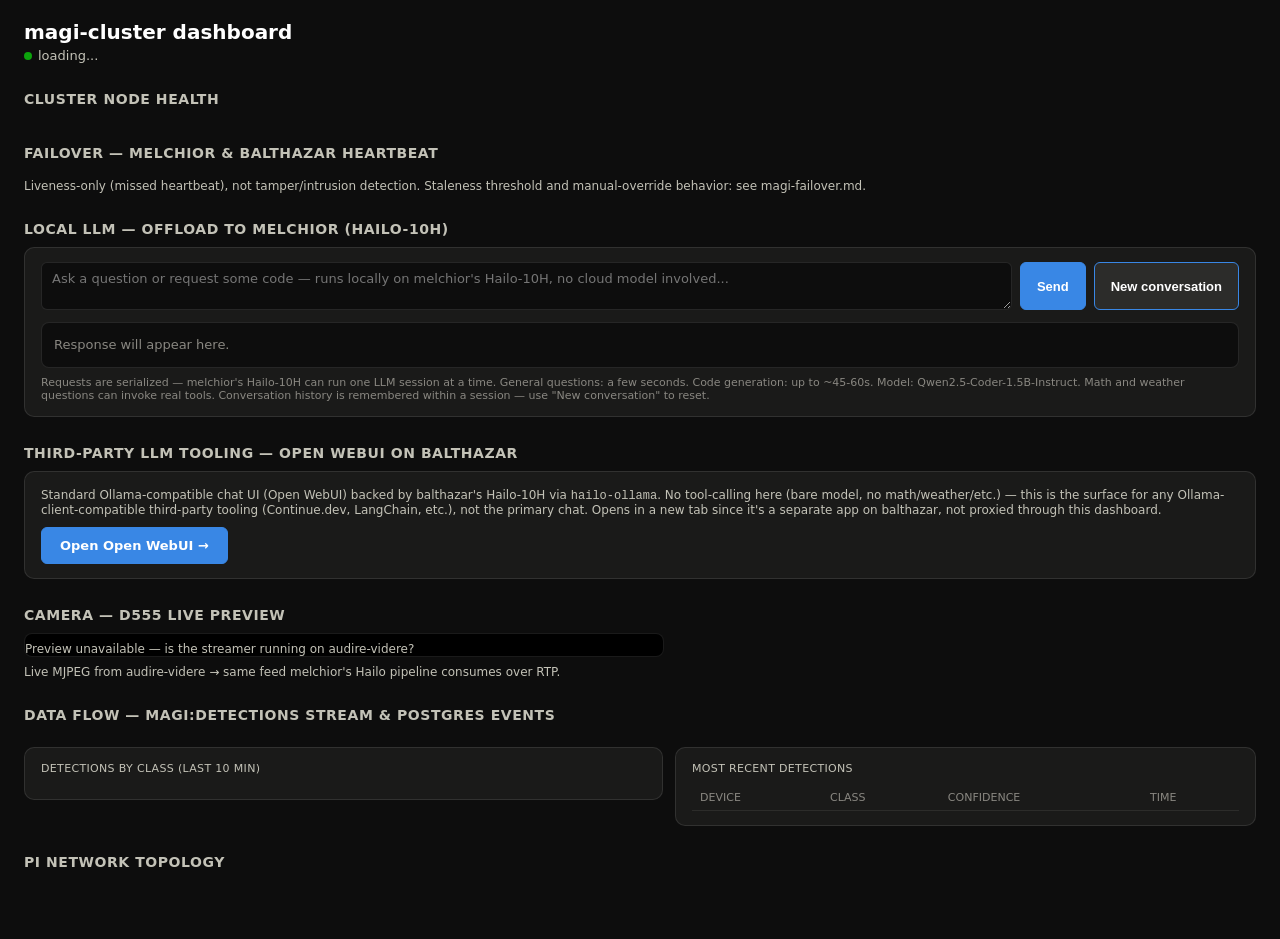
==== magi-cluster/dashboard/static/index.html @ 4232d4f8 "Add magi-cluster code: detection, LLM chat, failover, dashboard, camera bridge Gathers the magi-clus" ====
<!DOCTYPE html>
<html lang="en" data-theme="dark">
<head>
<meta charset="UTF-8">
<meta name="viewport" content="width=device-width, initial-scale=1">
<title>magi-cluster dashboard</title>
<style>
  :root[data-theme="dark"] {
    color-scheme: dark;
    --page:           #0d0d0d;
    --surface-1:      #1a1a19;
    --text-primary:   #ffffff;
    --text-secondary: #c3c2b7;
    --text-muted:     #898781;
    --gridline:       #2c2c2a;
    --baseline:       #383835;
    --border:         rgba(255,255,255,0.10);
    --series-1:       #3987e5; /* blue */
    --series-2:       #d95926; /* orange */
    --series-3:       #199e70; /* aqua */
    --series-4:       #c98500; /* yellow */
    --series-5:       #d55181; /* magenta */
    --series-6:       #008300; /* green */
    --series-7:       #9085e9; /* violet */
    --series-8:       #e66767; /* red */
    --good:           #0ca30c;
    --warning:        #fab219;
    --serious:        #ec835a;
    --critical:       #e66767;
  }
  * { box-sizing: border-box; }
  body {
    margin: 0; background: var(--page); color: var(--text-primary);
    font-family: system-ui, -apple-system, "Segoe UI", sans-serif;
    padding: 20px 24px 60px;
  }
  h1 { font-size: 20px; margin: 0 0 4px; font-weight: 600; }
  .subtitle { color: var(--text-secondary); font-size: 13px; margin-bottom: 20px; }
  .subtitle .dot { display:inline-block; width:8px; height:8px; border-radius:50%; margin-right:6px; background: var(--good); }
  h2 { font-size: 14px; text-transform: uppercase; letter-spacing: 0.04em; color: var(--text-secondary); margin: 28px 0 10px; font-weight: 600; }
  .card {
    background: var(--surface-1); border: 1px solid var(--border); border-radius: 10px;
    padding: 14px 16px;
  }
  .grid { display: grid; gap: 12px; }
  .grid-nodes { grid-template-columns: repeat(auto-fit, minmax(230px, 1fr)); }
  .grid-tiles { grid-template-columns: repeat(auto-fit, minmax(150px, 1fr)); }
  .grid-2col { grid-template-columns: 1.1fr 1fr; align-items: start; }
  @media (max-width: 900px) { .grid-2col { grid-template-columns: 1fr; } }

  .node-name { font-size: 15px; font-weight: 600; display:flex; align-items:center; gap:8px; }
  .status-dot { width: 9px; height: 9px; border-radius: 50%; flex: none; }
  .status-dot.up { background: var(--good); }
  .status-dot.down { background: var(--critical); }
  .node-role { color: var(--text-secondary); font-size: 12px; margin: 2px 0 10px; }
  .node-stat { font-size: 12px; color: var(--text-secondary); margin: 2px 0; font-variant-numeric: tabular-nums; }
  .node-stat b { color: var(--text-primary); font-weight: 500; }
  .badge { display:inline-block; padding: 2px 8px; border-radius: 999px; font-size: 11px; font-weight: 600; margin-top: 6px; }
  .badge.running { background: rgba(12,163,12,0.18); color: var(--good); }
  .badge.stopped { background: rgba(230,103,103,0.18); color: var(--critical); }
  .badge.unknown { background: rgba(137,135,129,0.18); color: var(--text-muted); }
  .badge.healthy { background: rgba(12,163,12,0.18); color: var(--good); }
  .badge.stale { background: rgba(250,178,25,0.18); color: var(--warning); }
  .badge.failover { background: rgba(217,89,38,0.18); color: var(--series-2); }
  .btn-row { margin-top: 10px; display: flex; gap: 6px; }
  button {
    background: var(--surface-1); border: 1px solid var(--border); color: var(--text-primary);
    padding: 5px 10px; border-radius: 6px; font-size: 12px; cursor: pointer;
  }
  button:hover { border-color: var(--series-1); }
  button:disabled { opacity: 0.5; cursor: default; }

  .tile { text-align: left; }
  .tile-label { font-size: 11px; color: var(--text-secondary); text-transform: uppercase; letter-spacing: 0.03em; }
  .tile-value { font-size: 26px; font-weight: 600; margin-top: 4px; font-variant-numeric: tabular-nums; }
  .tile-sub { font-size: 11px; color: var(--text-muted); margin-top: 2px; }

  table { width: 100%; border-collapse: collapse; font-size: 12.5px; }
  th { text-align: left; color: var(--text-muted); font-weight: 500; padding: 6px 8px; border-bottom: 1px solid var(--gridline); font-size: 11px; text-transform: uppercase; }
  td { padding: 6px 8px; border-bottom: 1px solid var(--gridline); font-variant-numeric: tabular-nums; }
  tr:last-child td { border-bottom: none; }
  .conf-bar { display:inline-block; height: 4px; background: var(--series-1); border-radius: 2px; vertical-align: middle; margin-right: 6px; }

  .barchart-row { display: flex; align-items: center; gap: 8px; margin: 7px 0; }
  .barchart-label { width: 90px; font-size: 12px; color: var(--text-secondary); flex: none; text-align: right; }
  .barchart-track { flex: 1; background: var(--gridline); border-radius: 4px; height: 16px; position: relative; overflow: hidden; }
  .barchart-fill { background: var(--series-1); height: 100%; border-radius: 4px; }
  .barchart-value { width: 40px; font-size: 12px; color: var(--text-primary); flex: none; font-variant-numeric: tabular-nums; }

  .camera-wrap { background: #000; border-radius: 8px; overflow: hidden; border: 1px solid var(--border); }
  .camera-wrap img { display: block; width: 100%; height: auto; }
  .camera-status { font-size: 12px; color: var(--text-secondary); margin-top: 8px; }

  .topo-seg { border: 1px solid var(--border); border-radius: 8px; padding: 10px 12px; margin-bottom: 10px; }
  .topo-seg h3 { margin: 0 0 6px; font-size: 13px; }
  .topo-seg ul { margin: 4px 0 0; padding-left: 18px; font-size: 12.5px; color: var(--text-secondary); }
  .topo-edge { font-size: 12px; color: var(--text-secondary); padding: 4px 0; border-bottom: 1px dashed var(--gridline); }
  .topo-edge:last-child { border-bottom: none; }
  .topo-edge b { color: var(--text-primary); }

  .empty { color: var(--text-muted); font-size: 12px; padding: 10px 0; }
  a.plain { color: var(--series-1); text-decoration: none; }

  .chat-row { display: flex; gap: 8px; }
  .chat-input {
    flex: 1; background: var(--page); border: 1px solid var(--border); color: var(--text-primary);
    padding: 8px 10px; border-radius: 6px; font-size: 13px; font-family: inherit; resize: vertical;
    min-height: 38px;
  }
  .chat-input:focus { outline: none; border-color: var(--series-1); }
  .chat-submit {
    background: var(--series-1); border: 1px solid var(--series-1); color: #fff; font-weight: 600;
    padding: 0 16px; border-radius: 6px; cursor: pointer; font-size: 13px;
  }
  .chat-submit:hover { opacity: 0.9; }
  .chat-submit:disabled { opacity: 0.5; cursor: default; }
  .chat-meta { font-size: 11px; color: var(--text-muted); margin-top: 8px; }
  .chat-response {
    margin-top: 12px; padding: 12px; background: var(--page); border: 1px solid var(--border);
    border-radius: 8px; font-size: 13px; white-space: pre-wrap; word-break: break-word;
    max-height: 420px; overflow-y: auto; font-family: ui-monospace, SFMono-Regular, Menlo, monospace;
    line-height: 1.5;
  }
  .chat-response.empty-state { color: var(--text-muted); font-family: inherit; }
  .chat-response.thinking { color: var(--text-secondary); font-family: inherit; }
  .chat-response.error { color: var(--critical); font-family: inherit; }
  .spin {
    display:inline-block; width:10px; height:10px; border-radius:50%;
    border: 2px solid var(--gridline); border-top-color: var(--series-1);
    animation: spin 0.8s linear infinite; margin-right: 8px; vertical-align: -1px;
  }
  @keyframes spin { to { transform: rotate(360deg); } }
</style>
</head>
<body>
  <h1>magi-cluster dashboard</h1>
  <div class="subtitle"><span class="dot" id="hdr-dot"></span><span id="hdr-text">loading...</span></div>

  <h2>Cluster node health</h2>
  <div class="grid grid-nodes" id="nodes"></div>

  <h2>Failover — melchior &amp; balthazar heartbeat</h2>
  <div class="grid grid-nodes" id="failover" style="grid-template-columns: repeat(auto-fit, minmax(320px, 1fr));"></div>
  <div class="node-stat" style="margin:8px 0 0;">Liveness-only (missed heartbeat), not tamper/intrusion detection. Staleness threshold and manual-override behavior: see magi-failover.md.</div>

  <h2>Local LLM — offload to melchior (Hailo-10H)</h2>
  <div class="card">
    <div class="chat-row">
      <textarea id="chat-input" class="chat-input" placeholder="Ask a question or request some code — runs locally on melchior's Hailo-10H, no cloud model involved..." rows="2"></textarea>
      <button id="chat-submit" class="chat-submit" onclick="submitChat()">Send</button>
      <button id="chat-newconv" class="chat-submit" style="background:var(--gridline);" onclick="newConversation()" title="Clear this session's conversation history">New conversation</button>
    </div>
    <div id="chat-response" class="chat-response empty-state">Response will appear here.</div>
    <div id="chat-meta" class="chat-meta">Requests are serialized — melchior's Hailo-10H can run one LLM session at a time. General questions: a few seconds. Code generation: up to ~45-60s. Model: Qwen2.5-Coder-1.5B-Instruct. Math and weather questions can invoke real tools. Conversation history is remembered within a session — use "New conversation" to reset.</div>
  </div>

  <h2>Third-party LLM tooling — Open WebUI on balthazar</h2>
  <div class="card">
    <div class="node-stat" style="margin-bottom:10px;">Standard Ollama-compatible chat UI (Open WebUI) backed by balthazar's Hailo-10H via <code>hailo-ollama</code>. No tool-calling here (bare model, no math/weather/etc.) — this is the surface for any Ollama-client-compatible third-party tooling (Continue.dev, LangChain, etc.), not the primary chat. Opens in a new tab since it's a separate app on balthazar, not proxied through this dashboard.</div>
    <a href="http://192.168.8.133:3000" target="_blank" rel="noopener" class="chat-submit" style="display:inline-block; text-decoration:none; padding:10px 18px;">Open Open WebUI →</a>
  </div>

  <h2>Camera — D555 live preview</h2>
  <div class="camera-wrap" style="max-width: 640px;">
    <img id="camera-img" src="/api/camera/mjpeg" alt="D555 live preview" onerror="this.onerror=null;this.replaceWith(Object.assign(document.createElement('div'),{className:'camera-status',textContent:'Preview unavailable — is the streamer running on audire-videre?'}))">
  </div>
  <div class="camera-status">Live MJPEG from audire-videre → same feed melchior's Hailo pipeline consumes over RTP.</div>

  <h2>Data flow — magi:detections stream &amp; Postgres events</h2>
  <div class="grid grid-tiles" id="tiles"></div>

  <div class="grid grid-2col" style="margin-top:14px;">
    <div class="card">
      <div class="tile-label" style="margin-bottom:10px;">Detections by class (last 10 min)</div>
      <div id="classbar"></div>
    </div>
    <div class="card">
      <div class="tile-label" style="margin-bottom:10px;">Most recent detections</div>
      <table>
        <thead><tr><th>Device</th><th>Class</th><th>Confidence</th><th>Time</th></tr></thead>
        <tbody id="recent-body"></tbody>
      </table>
    </div>
  </div>

  <h2>Pi network topology</h2>
  <div id="topology"></div>

<script>
const $ = (sel) => document.querySelector(sel);
const fmtTime = (iso) => {
  const d = new Date(iso);
  return d.toLocaleTimeString([], {hour12:false});
};
const secAgo = (iso) => Math.max(0, Math.round((Date.now() - new Date(iso).getTime())/1000));

async function getJSON(url) {
  const r = await fetch(url, {cache: "no-store"});
  return r.json();
}

async function refreshNodes() {
  let data;
  try { data = await getJSON("/api/nodes"); } catch (e) { return; }
  const nodes = data.nodes || {};
  const order = ["melchior", "balthazar", "repositorium", "edgerunner"];
  const wrap = $("#nodes");
  wrap.innerHTML = "";
  let upCount = 0;
  for (const name of order) {
    const n = nodes[name];
    if (!n) continue;
    if (n.reachable) upCount++;
    const card = document.createElement("div");
    card.className = "card";
    let html = `<div class="node-name"><span class="status-dot ${n.reachable ? 'up' : 'down'}"></span>${name}</div>`;
    html += `<div class="node-role">${n.role || ""}</div>`;
    if (n.reachable) {
      html += `<div class="node-stat">Uptime: <b>${n.uptime || "n/a"}</b></div>`;
      html += `<div class="node-stat">Load (1/5/15m): <b>${n.load || "n/a"}</b></div>`;
      html += `<div class="node-stat">SSH latency: <b>${n.latency_ms} ms</b></div>`;
      if (n.detect_status !== undefined) {
        html += `<div class="badge ${n.detect_status === 'running' ? 'running' : (n.detect_status === 'stopped' ? 'stopped' : 'unknown')}">detect: ${n.detect_status}</div>`;
        html += `<div class="node-stat">Hailo device: <b>${n.hailo_device_present ? 'present' : 'not found'}</b></div>`;
        html += `<div class="btn-row">
          <button onclick="controlDetect('${name}','start')">Start</button>
          <button onclick="controlDetect('${name}','restart')">Restart</button>
          <button onclick="controlDetect('${name}','stop')">Stop</button>
        </div>`;
      }
    } else {
      html += `<div class="node-stat" style="color:var(--critical)">Unreachable${n.error ? ": " + n.error : ""}</div>`;
    }
    card.innerHTML = html;
    wrap.appendChild(card);
  }
  $("#hdr-dot").className = "dot";
  $("#hdr-dot").style.background = upCount === order.length ? "var(--good)" : (upCount === 0 ? "var(--critical)" : "var(--warning)");
  $("#hdr-text").textContent = `${upCount}/${order.length} nodes reachable · updated ${new Date().toLocaleTimeString([], {hour12:false})}`;
}

async function controlDetect(node, action) {
  const btns = event.target.parentElement.querySelectorAll("button");
  btns.forEach(b => b.disabled = true);
  try {
    const r = await fetch(`/api/detect/${node}/${action}`, {method: "POST"});
    await r.json();
  } catch (e) { /* ignore, next poll will reflect reality */ }
  setTimeout(refreshNodes, 1500);
  setTimeout(() => btns.forEach(b => b.disabled = false), 2000);
}

const ROLE_LABEL = {vision: "Vision (detect)", language: "Language (LLM chat)"};

async function refreshFailover() {
  let data;
  try { data = await getJSON("/api/failover/status"); } catch (e) { return; }
  const devices = data.devices || {};
  const wrap = $("#failover");
  wrap.innerHTML = "";
  for (const name of ["melchior", "balthazar"]) {
    const d = devices[name];
    if (!d) continue;
    const card = document.createElement("div");
    card.className = "card";
    let html = `<div class="node-name">${name}`;
    if (d.failover_active) html += ` <span class="badge failover">FAILOVER ACTIVE</span>`;
    html += `</div>`;
    for (const role of ["vision", "language"]) {
      const rs = d.roles[role] || {};
      const cls = rs.status === "healthy" ? "healthy" : (rs.status === "stale" ? "stale" : "stopped");
      const ownership = rs.own_duty ? "normal duty" : (rs.running ? "failover-started" : "not normally run here");
      html += `<div class="node-stat" style="margin-top:8px;">
        ${ROLE_LABEL[role]} <span class="badge ${cls}">${rs.status ?? "unknown"}</span>
        <span style="color:var(--text-muted)">(${ownership}${rs.age_s != null ? `, ${rs.age_s}s ago` : ""})</span>
      </div>`;
      html += `<div class="btn-row">
        <button onclick="controlFailover('${name}','start','${role}')" title="Manually force-start this role locally on ${name}">Force start</button>
        <button onclick="controlFailover('${name}','stop','${role}')" title="Manually stop this role locally on ${name} (refused if it's ${name}'s own normal duty)">Force stop</button>
      </div>`;
    }
    card.innerHTML = html;
    wrap.appendChild(card);
  }
}

async function controlFailover(node, action, role) {
  const btns = event.target.closest(".btn-row").querySelectorAll("button");
  btns.forEach(b => b.disabled = true);
  try {
    await fetch(`/api/failover/${node}/${action}/${role}`, {method: "POST"});
  } catch (e) { /* ignore, next poll reflects reality */ }
  setTimeout(refreshFailover, 1500);
  setTimeout(() => btns.forEach(b => b.disabled = false), 2500);
}

async function refreshData() {
  let stats, streamInfo, recent;
  try {
    [stats, streamInfo, recent] = await Promise.all([
      getJSON("/api/data/stats"), getJSON("/api/data/stream-info"), getJSON("/api/data/recent")
    ]);
  } catch (e) { return; }

  const tiles = $("#tiles");
  const group = (streamInfo.groups && streamInfo.groups[0]) || {};
  tiles.innerHTML = `
    <div class="card tile"><div class="tile-label">Stream length</div><div class="tile-value">${streamInfo.length ?? "—"}</div><div class="tile-sub">magi:detections (Redis)</div></div>
    <div class="card tile"><div class="tile-label">Consumer lag</div><div class="tile-value">${group.lag ?? "—"}</div><div class="tile-sub">group: ${group.name ?? "n/a"}</div></div>
    <div class="card tile"><div class="tile-label">Events last 60s</div><div class="tile-value">${stats.last_60s ?? "—"}</div><div class="tile-sub">${stats.total ?? "—"} total persisted</div></div>
    <div class="card tile"><div class="tile-label">Rate</div><div class="tile-value">${stats.rate_per_min ?? "—"}</div><div class="tile-sub">events / min (5m avg)</div></div>
  `;

  const byClass = (stats.by_class_10min || []).slice(0, 8);
  const maxC = Math.max(1, ...byClass.map(r => r.c));
  const barwrap = $("#classbar");
  if (byClass.length === 0) {
    barwrap.innerHTML = `<div class="empty">No detections in the last 10 minutes.</div>`;
  } else {
    barwrap.innerHTML = byClass.map(r => `
      <div class="barchart-row">
        <div class="barchart-label">${r.class ?? "?"} (${r.device})</div>
        <div class="barchart-track"><div class="barchart-fill" style="width:${(r.c/maxC*100).toFixed(1)}%"></div></div>
        <div class="barchart-value">${r.c}</div>
      </div>`).join("");
  }

  const body = $("#recent-body");
  const events = recent.events || [];
  if (events.length === 0) {
    body.innerHTML = `<tr><td colspan="4" class="empty">No events yet.</td></tr>`;
  } else {
    body.innerHTML = events.slice(0, 15).map(e => `
      <tr>
        <td>${e.device}</td>
        <td>${e.class ?? e.event_type}</td>
        <td><span class="conf-bar" style="width:${Math.round((e.confidence||0)*40)}px"></span>${e.confidence != null ? (e.confidence*100).toFixed(0)+"%" : "—"}</td>
        <td>${fmtTime(e.occurred_at)} (${secAgo(e.occurred_at)}s ago)</td>
      </tr>`).join("");
  }
}

async function loadTopology() {
  let t;
  try { t = await getJSON("/api/topology"); } catch (e) { return; }
  const el = $("#topology");
  let html = "";
  for (const seg of t.segments) {
    html += `<div class="topo-seg"><h3>${seg.name}</h3><div class="node-stat">Gateway: ${seg.gateway}</div><ul>${seg.nodes.map(n => `<li>${n}</li>`).join("")}</ul></div>`;
  }
  html += `<div class="card">`;
  html += t.edges.map(e => `<div class="topo-edge"><b>${e.from}</b> → <b>${e.to}</b> — ${e.via}</div>`).join("");
  html += `</div>`;
  el.innerHTML = html;
}

function getSessionId() {
  let id = localStorage.getItem("magi_llm_session_id");
  if (!id) {
    id = (crypto.randomUUID ? crypto.randomUUID() : `sess-${Date.now()}-${Math.random().toString(36).slice(2)}`);
    localStorage.setItem("magi_llm_session_id", id);
  }
  return id;
}

async function newConversation() {
  const out = $("#chat-response");
  const meta = $("#chat-meta");
  const oldId = localStorage.getItem("magi_llm_session_id");
  try {
    if (oldId) await fetch(`/api/llm/session/${oldId}`, {method: "DELETE"});
  } catch (e) { /* best-effort; a fresh session id below still isolates history either way */ }
  localStorage.removeItem("magi_llm_session_id");
  getSessionId();
  out.className = "chat-response empty-state";
  out.textContent = "Response will appear here.";
  meta.textContent = "New conversation started — previous context cleared.";
}

async function submitChat() {
  const input = $("#chat-input");
  const btn = $("#chat-submit");
  const out = $("#chat-response");
  const meta = $("#chat-meta");
  const prompt = input.value.trim();
  if (!prompt) return;

  btn.disabled = true;
  input.disabled = true;
  out.className = "chat-response thinking";
  out.innerHTML = `<span class="spin"></span>Thinking... (running on melchior's Hailo-10H, this can take up to a minute for code requests)`;

  const t0 = performance.now();
  try {
    const r = await fetch("/api/llm/chat", {
      method: "POST",
      headers: {"Content-Type": "application/json"},
      body: JSON.stringify({prompt, session_id: getSessionId()}),
    });
    const data = await r.json();
    if (r.status === 429) {
      out.className = "chat-response error";
      out.textContent = "melchior is busy processing another request (only one LLM session can run at a time). Try again in a moment.";
    } else if (!r.ok || data.error) {
      out.className = "chat-response error";
      out.textContent = `Error: ${data.error || r.status}${data.detail ? " — " + data.detail : ""}`;
    } else {
      out.className = "chat-response";
      out.textContent = data.response || "(empty response)";
      const toolNote = data.tool_used ? ` · tool used: ${data.tool_used}` : "";
      meta.textContent = `Answered in ${data.elapsed_s ?? ((performance.now()-t0)/1000).toFixed(1)}s · melchior (Hailo-10H) · Qwen2.5-Coder-1.5B-Instruct · requests are serialized${toolNote}`;
    }
  } catch (e) {
    out.className = "chat-response error";
    out.textContent = `Request failed: ${e}`;
  } finally {
    btn.disabled = false;
    input.disabled = false;
  }
}

$("#chat-input").addEventListener("keydown", (e) => {
  if (e.key === "Enter" && (e.metaKey || e.ctrlKey)) submitChat();
});

function tick() {
  refreshNodes();
  refreshData();
  refreshFailover();
}
tick();
loadTopology();
setInterval(refreshNodes, 5000);
setInterval(refreshData, 3000);
setInterval(refreshFailover, 5000);
</script>
</body>
</html>
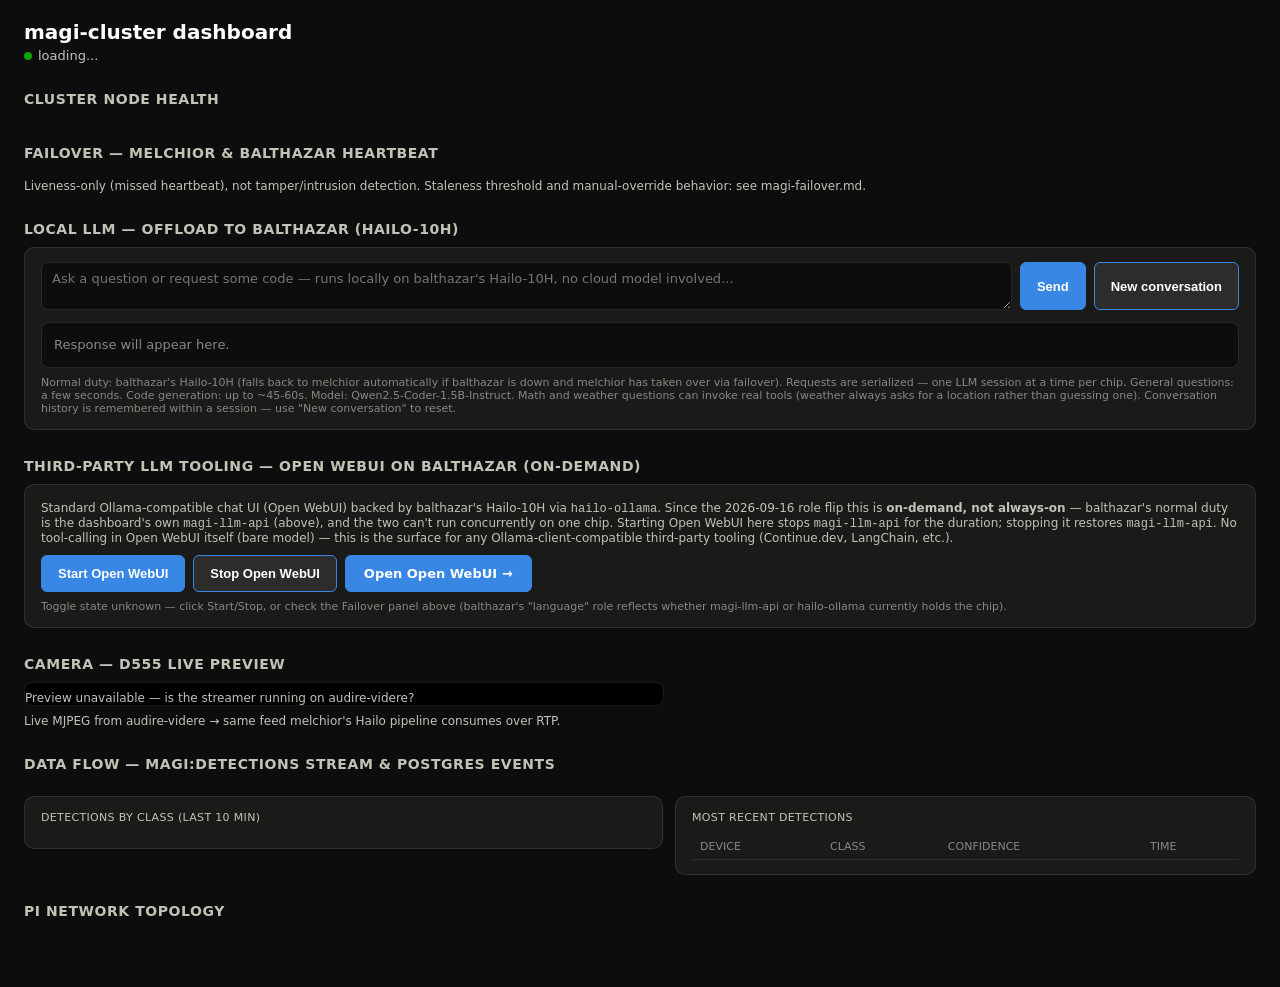
==== commit 14cdabdd: "Flip balthazar/melchior primary roles; fix weather tool location hallucination Role flip: balthazar " ====
--- a/magi-cluster/dashboard/static/index.html
+++ b/magi-cluster/dashboard/static/index.html
@@ -143,21 +143,26 @@
   <div class="grid grid-nodes" id="failover" style="grid-template-columns: repeat(auto-fit, minmax(320px, 1fr));"></div>
   <div class="node-stat" style="margin:8px 0 0;">Liveness-only (missed heartbeat), not tamper/intrusion detection. Staleness threshold and manual-override behavior: see magi-failover.md.</div>
 
-  <h2>Local LLM — offload to melchior (Hailo-10H)</h2>
+  <h2 id="llm-heading">Local LLM — offload to balthazar (Hailo-10H)</h2>
   <div class="card">
     <div class="chat-row">
-      <textarea id="chat-input" class="chat-input" placeholder="Ask a question or request some code — runs locally on melchior's Hailo-10H, no cloud model involved..." rows="2"></textarea>
+      <textarea id="chat-input" class="chat-input" placeholder="Ask a question or request some code — runs locally on balthazar's Hailo-10H, no cloud model involved..." rows="2"></textarea>
       <button id="chat-submit" class="chat-submit" onclick="submitChat()">Send</button>
       <button id="chat-newconv" class="chat-submit" style="background:var(--gridline);" onclick="newConversation()" title="Clear this session's conversation history">New conversation</button>
     </div>
     <div id="chat-response" class="chat-response empty-state">Response will appear here.</div>
-    <div id="chat-meta" class="chat-meta">Requests are serialized — melchior's Hailo-10H can run one LLM session at a time. General questions: a few seconds. Code generation: up to ~45-60s. Model: Qwen2.5-Coder-1.5B-Instruct. Math and weather questions can invoke real tools. Conversation history is remembered within a session — use "New conversation" to reset.</div>
+    <div id="chat-meta" class="chat-meta">Normal duty: balthazar's Hailo-10H (falls back to melchior automatically if balthazar is down and melchior has taken over via failover). Requests are serialized — one LLM session at a time per chip. General questions: a few seconds. Code generation: up to ~45-60s. Model: Qwen2.5-Coder-1.5B-Instruct. Math and weather questions can invoke real tools (weather always asks for a location rather than guessing one). Conversation history is remembered within a session — use "New conversation" to reset.</div>
   </div>
 
-  <h2>Third-party LLM tooling — Open WebUI on balthazar</h2>
+  <h2>Third-party LLM tooling — Open WebUI on balthazar (on-demand)</h2>
   <div class="card">
-    <div class="node-stat" style="margin-bottom:10px;">Standard Ollama-compatible chat UI (Open WebUI) backed by balthazar's Hailo-10H via <code>hailo-ollama</code>. No tool-calling here (bare model, no math/weather/etc.) — this is the surface for any Ollama-client-compatible third-party tooling (Continue.dev, LangChain, etc.), not the primary chat. Opens in a new tab since it's a separate app on balthazar, not proxied through this dashboard.</div>
-    <a href="http://192.168.8.133:3000" target="_blank" rel="noopener" class="chat-submit" style="display:inline-block; text-decoration:none; padding:10px 18px;">Open Open WebUI →</a>
+    <div class="node-stat" style="margin-bottom:10px;">Standard Ollama-compatible chat UI (Open WebUI) backed by balthazar's Hailo-10H via <code>hailo-ollama</code>. Since the 2026-09-16 role flip this is <strong>on-demand, not always-on</strong> — balthazar's normal duty is the dashboard's own <code>magi-llm-api</code> (above), and the two can't run concurrently on one chip. Starting Open WebUI here stops <code>magi-llm-api</code> for the duration; stopping it restores <code>magi-llm-api</code>. No tool-calling in Open WebUI itself (bare model) — this is the surface for any Ollama-client-compatible third-party tooling (Continue.dev, LangChain, etc.).</div>
+    <div class="chat-row">
+      <button id="openwebui-start" class="chat-submit" onclick="openWebuiControl('start')">Start Open WebUI</button>
+      <button id="openwebui-stop" class="chat-submit" style="background:var(--gridline);" onclick="openWebuiControl('stop')">Stop Open WebUI</button>
+      <a href="http://192.168.8.133:3000" target="_blank" rel="noopener" class="chat-submit" style="display:inline-block; text-decoration:none; padding:10px 18px;">Open Open WebUI →</a>
+    </div>
+    <div id="openwebui-status" class="chat-meta">Toggle state unknown — click Start/Stop, or check the Failover panel above (balthazar's "language" role reflects whether magi-llm-api or hailo-ollama currently holds the chip).</div>
   </div>
 
   <h2>Camera — D555 live preview</h2>
@@ -388,7 +393,7 @@
   btn.disabled = true;
   input.disabled = true;
   out.className = "chat-response thinking";
-  out.innerHTML = `<span class="spin"></span>Thinking... (running on melchior's Hailo-10H, this can take up to a minute for code requests)`;
+  out.innerHTML = `<span class="spin"></span>Thinking... (running on balthazar's Hailo-10H normally, this can take up to a minute for code requests)`;
 
   const t0 = performance.now();
   try {
@@ -398,9 +403,10 @@
       body: JSON.stringify({prompt, session_id: getSessionId()}),
     });
     const data = await r.json();
+    const servedBy = data.served_by || "balthazar";
     if (r.status === 429) {
       out.className = "chat-response error";
-      out.textContent = "melchior is busy processing another request (only one LLM session can run at a time). Try again in a moment.";
+      out.textContent = `${servedBy} is busy processing another request (only one LLM session can run at a time). Try again in a moment.`;
     } else if (!r.ok || data.error) {
       out.className = "chat-response error";
       out.textContent = `Error: ${data.error || r.status}${data.detail ? " — " + data.detail : ""}`;
@@ -408,7 +414,9 @@
       out.className = "chat-response";
       out.textContent = data.response || "(empty response)";
       const toolNote = data.tool_used ? ` · tool used: ${data.tool_used}` : "";
-      meta.textContent = `Answered in ${data.elapsed_s ?? ((performance.now()-t0)/1000).toFixed(1)}s · melchior (Hailo-10H) · Qwen2.5-Coder-1.5B-Instruct · requests are serialized${toolNote}`;
+      const failoverNote = data.failover ? " · FAILOVER (balthazar down, melchior covering)" : "";
+      meta.textContent = `Answered in ${data.elapsed_s ?? ((performance.now()-t0)/1000).toFixed(1)}s · served by ${servedBy} (Hailo-10H) · Qwen2.5-Coder-1.5B-Instruct · requests are serialized${toolNote}${failoverNote}`;
+      $("#llm-heading").textContent = `Local LLM — offload to ${servedBy} (Hailo-10H)${data.failover ? " — FAILOVER ACTIVE" : ""}`;
     }
   } catch (e) {
     out.className = "chat-response error";
@@ -416,6 +424,24 @@
   } finally {
     btn.disabled = false;
     input.disabled = false;
+  }
+}
+
+async function openWebuiControl(action) {
+  const status = $("#openwebui-status");
+  status.textContent = `${action === "start" ? "Starting" : "Stopping"} Open WebUI on balthazar...`;
+  try {
+    const r = await fetch(`/api/openwebui/${action}`, {method: "POST"});
+    const data = await r.json();
+    if (data.ok) {
+      status.textContent = action === "start"
+        ? "Open WebUI started (magi-llm-api stopped on balthazar for the duration). Use the link above."
+        : "Open WebUI stopped; magi-llm-api restored as balthazar's normal duty.";
+    } else {
+      status.textContent = `Failed: ${data.stderr || data.error || "unknown error"}`;
+    }
+  } catch (e) {
+    status.textContent = `Request failed: ${e}`;
   }
 }
 
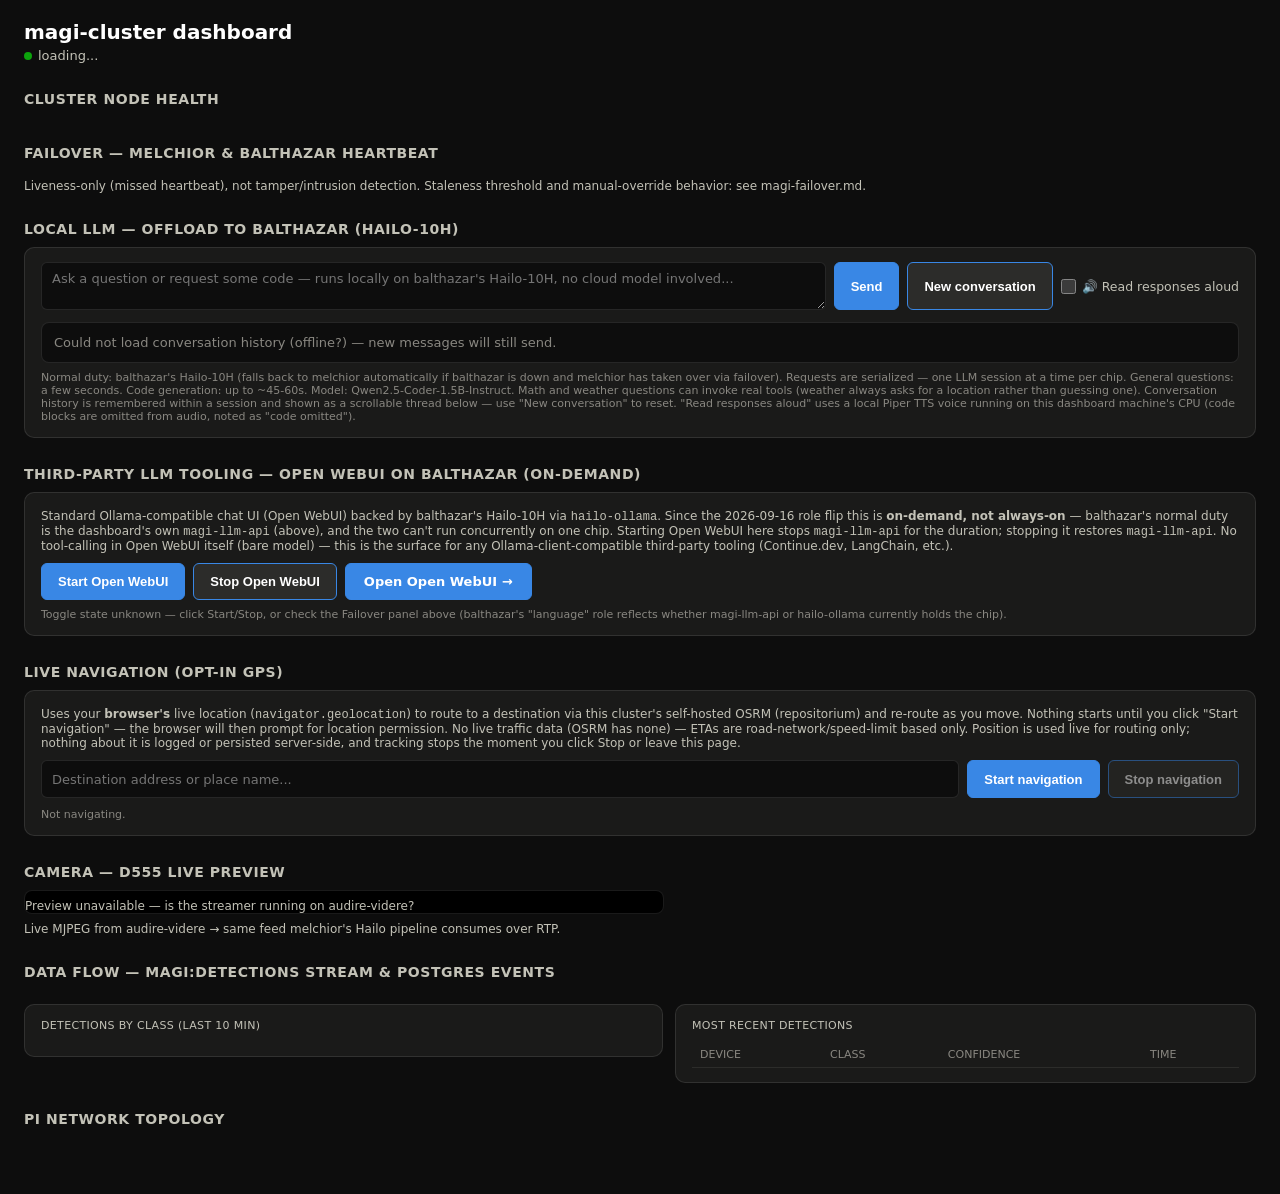
==== commit c173fbf2: "Add Maps deep-links to directions tool and a live GPS navigation panel - run_directions() (tools_api" ====
--- a/magi-cluster/dashboard/static/index.html
+++ b/magi-cluster/dashboard/static/index.html
@@ -29,10 +29,13 @@
     --critical:       #e66767;
   }
   * { box-sizing: border-box; }
+  html { overflow-x: hidden; }
   body {
-    margin: 0; background: var(--page); color: var(--text-primary);
+    margin: 0 auto; background: var(--page); color: var(--text-primary);
     font-family: system-ui, -apple-system, "Segoe UI", sans-serif;
     padding: 20px 24px 60px;
+    max-width: 1800px;
+    overflow-x: hidden;
   }
   h1 { font-size: 20px; margin: 0 0 4px; font-weight: 600; }
   .subtitle { color: var(--text-secondary); font-size: 13px; margin-bottom: 20px; }
@@ -43,8 +46,9 @@
     padding: 14px 16px;
   }
   .grid { display: grid; gap: 12px; }
-  .grid-nodes { grid-template-columns: repeat(auto-fit, minmax(230px, 1fr)); }
-  .grid-tiles { grid-template-columns: repeat(auto-fit, minmax(150px, 1fr)); }
+  .grid-nodes { grid-template-columns: repeat(auto-fit, minmax(min(230px, 100%), 1fr)); }
+  .grid-tiles { grid-template-columns: repeat(auto-fit, minmax(min(150px, 100%), 1fr)); }
+  .grid-failover { grid-template-columns: repeat(auto-fit, minmax(min(320px, 100%), 1fr)); }
   .grid-2col { grid-template-columns: 1.1fr 1fr; align-items: start; }
   @media (max-width: 900px) { .grid-2col { grid-template-columns: 1fr; } }
 
@@ -75,6 +79,7 @@
   .tile-value { font-size: 26px; font-weight: 600; margin-top: 4px; font-variant-numeric: tabular-nums; }
   .tile-sub { font-size: 11px; color: var(--text-muted); margin-top: 2px; }
 
+  .table-scroll { overflow-x: auto; -webkit-overflow-scrolling: touch; }
   table { width: 100%; border-collapse: collapse; font-size: 12.5px; }
   th { text-align: left; color: var(--text-muted); font-weight: 500; padding: 6px 8px; border-bottom: 1px solid var(--gridline); font-size: 11px; text-transform: uppercase; }
   td { padding: 6px 8px; border-bottom: 1px solid var(--gridline); font-variant-numeric: tabular-nums; }
@@ -101,11 +106,11 @@
   .empty { color: var(--text-muted); font-size: 12px; padding: 10px 0; }
   a.plain { color: var(--series-1); text-decoration: none; }
 
-  .chat-row { display: flex; gap: 8px; }
+  .chat-row { display: flex; gap: 8px; flex-wrap: wrap; }
   .chat-input {
-    flex: 1; background: var(--page); border: 1px solid var(--border); color: var(--text-primary);
+    flex: 1 1 220px; min-width: 0; background: var(--page); border: 1px solid var(--border); color: var(--text-primary);
     padding: 8px 10px; border-radius: 6px; font-size: 13px; font-family: inherit; resize: vertical;
-    min-height: 38px;
+    min-height: 38px; max-width: 100%;
   }
   .chat-input:focus { outline: none; border-color: var(--series-1); }
   .chat-submit {
@@ -115,21 +120,127 @@
   .chat-submit:hover { opacity: 0.9; }
   .chat-submit:disabled { opacity: 0.5; cursor: default; }
   .chat-meta { font-size: 11px; color: var(--text-muted); margin-top: 8px; }
-  .chat-response {
+
+  /* "Read responses aloud" toggle -- a plain checkbox, not a custom switch,
+     kept visually consistent with the rest of the form row (same font-size
+     as chat-meta, accent-color tied to the existing --series-1 blue so its
+     checked state matches every other accent use in this dashboard). */
+  .tts-toggle {
+    display: flex; align-items: center; gap: 6px; font-size: 12.5px;
+    color: var(--text-secondary); cursor: pointer; user-select: none; white-space: nowrap;
+  }
+  .tts-toggle input[type="checkbox"] {
+    accent-color: var(--series-1); width: 15px; height: 15px; cursor: pointer; margin: 0;
+  }
+
+  /* Scrollable chat thread -- replaces the old single-response box. Each
+     turn is its own bubble, oldest at top, newest at bottom, auto-scrolled.
+     Taller than the old 420px single-response box since it now holds a
+     whole conversation, but still bounded so the page itself doesn't grow
+     unbounded as history accumulates. */
+  .chat-thread {
     margin-top: 12px; padding: 12px; background: var(--page); border: 1px solid var(--border);
-    border-radius: 8px; font-size: 13px; white-space: pre-wrap; word-break: break-word;
-    max-height: 420px; overflow-y: auto; font-family: ui-monospace, SFMono-Regular, Menlo, monospace;
-    line-height: 1.5;
-  }
-  .chat-response.empty-state { color: var(--text-muted); font-family: inherit; }
-  .chat-response.thinking { color: var(--text-secondary); font-family: inherit; }
-  .chat-response.error { color: var(--critical); font-family: inherit; }
+    border-radius: 8px; max-height: 480px; overflow-y: auto;
+    display: flex; flex-direction: column; gap: 10px;
+  }
+  .chat-thread.empty-state {
+    display: block; color: var(--text-muted); font-size: 13px;
+  }
+  .chat-msg {
+    max-width: 88%; padding: 8px 12px; border-radius: 10px; font-size: 13px;
+    white-space: pre-wrap; word-break: break-word; line-height: 1.5;
+  }
+  .chat-msg-role {
+    display: block; font-family: system-ui, -apple-system, "Segoe UI", sans-serif;
+    font-size: 10px; font-weight: 700; letter-spacing: 0.03em; text-transform: uppercase;
+    opacity: 0.7; margin-bottom: 4px;
+  }
+  .chat-msg-meta { font-size: 10.5px; color: var(--text-muted); margin-top: 6px; opacity: 0.9; }
+  .chat-msg.user {
+    align-self: flex-end; background: var(--series-1); color: #fff; border-bottom-right-radius: 2px;
+  }
+  .chat-msg.user .chat-msg-role { color: rgba(255,255,255,0.85); }
+  .chat-msg.assistant {
+    align-self: flex-start; background: var(--surface-1); color: var(--text-primary);
+    border: 1px solid var(--border); border-bottom-left-radius: 2px;
+    font-family: ui-monospace, SFMono-Regular, Menlo, monospace;
+  }
+  .chat-msg.thinking {
+    align-self: flex-start; background: var(--surface-1); color: var(--text-secondary);
+    border: 1px solid var(--border); border-bottom-left-radius: 2px; font-family: inherit;
+  }
+  .chat-msg.error {
+    align-self: flex-start; background: var(--surface-1); color: var(--critical);
+    border: 1px solid var(--critical); border-bottom-left-radius: 2px; font-family: inherit;
+  }
+  /* "Open in Maps" deep-links under a `directions` tool response -- plain
+     button-styled links using the same surface/border/accent tokens as the
+     rest of the chat thread's buttons, not a new color. */
+  .maps-links { display: flex; gap: 6px; flex-wrap: wrap; margin-top: 8px; }
+  .maps-link-btn {
+    display: inline-block; font-family: system-ui, -apple-system, "Segoe UI", sans-serif;
+    font-size: 11.5px; font-weight: 600; text-decoration: none; color: var(--text-primary);
+    background: var(--page); border: 1px solid var(--border); border-radius: 6px;
+    padding: 5px 10px;
+  }
+  .maps-link-btn:hover { border-color: var(--series-1); color: var(--series-1); }
+
   .spin {
     display:inline-block; width:10px; height:10px; border-radius:50%;
     border: 2px solid var(--gridline); border-top-color: var(--series-1);
     animation: spin 0.8s linear infinite; margin-right: 8px; vertical-align: -1px;
   }
   @keyframes spin { to { transform: rotate(360deg); } }
+
+  /* ---- Wide / ultrawide (>=1900px): let tiles use the extra room instead
+     of stretching a few cards edge-to-edge with huge empty gaps. The body
+     max-width above already stops the page from going fully edge-to-edge. */
+  @media (min-width: 1900px) {
+    .grid-tiles { grid-template-columns: repeat(auto-fit, minmax(min(190px, 100%), 1fr)); }
+    .grid { gap: 16px; }
+  }
+
+  /* ---- Narrow / phone (<=600px): stack controls, guarantee 44px+ touch
+     targets, keep tables scrolling within their own box instead of the
+     whole page, and stop long unbreakable text/placeholders from forcing
+     horizontal scroll. */
+  @media (max-width: 600px) {
+    body { padding: 14px 12px 48px; }
+    h1 { font-size: 18px; }
+    h2 { font-size: 12.5px; margin: 22px 0 8px; }
+
+    .chat-row { flex-direction: column; align-items: stretch; }
+    .chat-input { flex-basis: auto; }
+    .chat-submit {
+      width: 100%; min-height: 44px; padding: 0 14px; font-size: 14px;
+    }
+    a.chat-submit { display: flex; align-items: center; justify-content: center; }
+
+    .chat-thread { max-height: 360px; padding: 10px; }
+    .chat-msg { max-width: 94%; }
+
+    .btn-row { flex-wrap: wrap; }
+    .btn-row button {
+      flex: 1 1 auto; min-height: 44px; min-width: 72px; font-size: 13px; padding: 8px 10px;
+    }
+
+    .node-name { font-size: 14px; }
+    .tile-value { font-size: 22px; }
+
+    .barchart-row { flex-wrap: wrap; row-gap: 4px; }
+    .barchart-label { width: 100%; text-align: left; }
+    .barchart-value { text-align: right; }
+
+    table { min-width: 440px; } /* let .table-scroll's own overflow-x handle it */
+
+    .camera-wrap { max-width: 100% !important; }
+  }
+
+  /* Belt-and-suspenders: on any viewport, nothing should be able to force
+     the page itself to scroll horizontally. */
+  @media (max-width: 900px) {
+    .grid-2col .card { min-width: 0; }
+  }
 </style>
 </head>
 <body>
@@ -140,7 +251,7 @@
   <div class="grid grid-nodes" id="nodes"></div>
 
   <h2>Failover — melchior &amp; balthazar heartbeat</h2>
-  <div class="grid grid-nodes" id="failover" style="grid-template-columns: repeat(auto-fit, minmax(320px, 1fr));"></div>
+  <div class="grid grid-nodes grid-failover" id="failover"></div>
   <div class="node-stat" style="margin:8px 0 0;">Liveness-only (missed heartbeat), not tamper/intrusion detection. Staleness threshold and manual-override behavior: see magi-failover.md.</div>
 
   <h2 id="llm-heading">Local LLM — offload to balthazar (Hailo-10H)</h2>
@@ -149,9 +260,12 @@
       <textarea id="chat-input" class="chat-input" placeholder="Ask a question or request some code — runs locally on balthazar's Hailo-10H, no cloud model involved..." rows="2"></textarea>
       <button id="chat-submit" class="chat-submit" onclick="submitChat()">Send</button>
       <button id="chat-newconv" class="chat-submit" style="background:var(--gridline);" onclick="newConversation()" title="Clear this session's conversation history">New conversation</button>
+      <label class="tts-toggle" title="Speak assistant replies aloud using local Piper TTS (runs on this dashboard box's CPU, not on melchior/balthazar)">
+        <input type="checkbox" id="tts-toggle" onchange="onTtsToggleChange()"> 🔊 Read responses aloud
+      </label>
     </div>
-    <div id="chat-response" class="chat-response empty-state">Response will appear here.</div>
-    <div id="chat-meta" class="chat-meta">Normal duty: balthazar's Hailo-10H (falls back to melchior automatically if balthazar is down and melchior has taken over via failover). Requests are serialized — one LLM session at a time per chip. General questions: a few seconds. Code generation: up to ~45-60s. Model: Qwen2.5-Coder-1.5B-Instruct. Math and weather questions can invoke real tools (weather always asks for a location rather than guessing one). Conversation history is remembered within a session — use "New conversation" to reset.</div>
+    <div id="chat-thread" class="chat-thread empty-state">Loading conversation…</div>
+    <div id="chat-meta" class="chat-meta">Normal duty: balthazar's Hailo-10H (falls back to melchior automatically if balthazar is down and melchior has taken over via failover). Requests are serialized — one LLM session at a time per chip. General questions: a few seconds. Code generation: up to ~45-60s. Model: Qwen2.5-Coder-1.5B-Instruct. Math and weather questions can invoke real tools (weather always asks for a location rather than guessing one). Conversation history is remembered within a session and shown as a scrollable thread below — use "New conversation" to reset. "Read responses aloud" uses a local Piper TTS voice running on this dashboard machine's CPU (code blocks are omitted from audio, noted as "code omitted").</div>
   </div>
 
   <h2>Third-party LLM tooling — Open WebUI on balthazar (on-demand)</h2>
@@ -165,6 +279,26 @@
     <div id="openwebui-status" class="chat-meta">Toggle state unknown — click Start/Stop, or check the Failover panel above (balthazar's "language" role reflects whether magi-llm-api or hailo-ollama currently holds the chip).</div>
   </div>
 
+  <h2>Live Navigation (opt-in GPS)</h2>
+  <div class="card">
+    <div class="node-stat" style="margin-bottom:10px;">
+      Uses your <strong>browser's</strong> live location (<code>navigator.geolocation</code>) to route to a destination via this cluster's self-hosted OSRM (repositorium) and re-route as you move. Nothing starts until you click "Start navigation" — the browser will then prompt for location permission. No live traffic data (OSRM has none) — ETAs are road-network/speed-limit based only. Position is used live for routing only; nothing about it is logged or persisted server-side, and tracking stops the moment you click Stop or leave this page.
+    </div>
+    <div class="chat-row">
+      <input id="nav-dest" class="chat-input" style="flex:1 1 260px;" placeholder="Destination address or place name..." type="text" autocomplete="off">
+      <button id="nav-start" class="chat-submit" onclick="startNavigation()">Start navigation</button>
+      <button id="nav-stop" class="chat-submit" style="background:var(--gridline);" onclick="stopNavigation()" disabled>Stop navigation</button>
+    </div>
+    <div id="nav-status" class="chat-meta" style="margin-top:10px;">Not navigating.</div>
+    <div id="nav-display" class="card" style="display:none; margin-top:10px; background:var(--page);">
+      <div class="tile-label">Distance remaining</div>
+      <div class="tile-value" id="nav-distance">—</div>
+      <div class="tile-sub" id="nav-eta">—</div>
+      <div class="node-stat" style="margin-top:10px;">Next: <b id="nav-instruction">—</b></div>
+      <div class="node-stat" id="nav-updated" style="margin-top:6px; color:var(--text-muted);">—</div>
+    </div>
+  </div>
+
   <h2>Camera — D555 live preview</h2>
   <div class="camera-wrap" style="max-width: 640px;">
     <img id="camera-img" src="/api/camera/mjpeg" alt="D555 live preview" onerror="this.onerror=null;this.replaceWith(Object.assign(document.createElement('div'),{className:'camera-status',textContent:'Preview unavailable — is the streamer running on audire-videre?'}))">
@@ -181,10 +315,12 @@
     </div>
     <div class="card">
       <div class="tile-label" style="margin-bottom:10px;">Most recent detections</div>
-      <table>
-        <thead><tr><th>Device</th><th>Class</th><th>Confidence</th><th>Time</th></tr></thead>
-        <tbody id="recent-body"></tbody>
-      </table>
+      <div class="table-scroll">
+        <table>
+          <thead><tr><th>Device</th><th>Class</th><th>Confidence</th><th>Time</th></tr></thead>
+          <tbody id="recent-body"></tbody>
+        </table>
+      </div>
     </div>
   </div>
 
@@ -359,6 +495,34 @@
   el.innerHTML = html;
 }
 
+let chatSeq = 0;
+function escapeHtml(s) {
+  return s.replace(/[&<>"']/g, c => ({"&":"&amp;","<":"&lt;",">":"&gt;",'"':"&quot;","'":"&#39;"}[c]));
+}
+
+// "Open in Maps" links for the `directions` tool -- tool_result carries
+// apple_maps_url/google_maps_url straight through from repositorium's
+// tools_api.py (see run_directions()'s _build_maps_deep_links(), added
+// 2026-09-17), reusing the same Nominatim-geocoded coordinates already used
+// for OSRM routing rather than re-geocoding client-side. Only rendered for
+// a successful `directions` tool call that actually returned both URLs;
+// href values are plain lat,lon query strings (no user-controlled text),
+// so no escaping is needed there, only in the visible label text.
+function mapsLinksHtml(toolUsed, toolResult) {
+  if (toolUsed !== "directions" || !toolResult || !toolResult.ok) return "";
+  const { apple_maps_url, google_maps_url } = toolResult;
+  if (!apple_maps_url && !google_maps_url) return "";
+  let html = `<div class="maps-links">`;
+  if (apple_maps_url) {
+    html += `<a class="maps-link-btn" href="${apple_maps_url}" target="_blank" rel="noopener">📍 Open in Apple Maps</a>`;
+  }
+  if (google_maps_url) {
+    html += `<a class="maps-link-btn" href="${google_maps_url}" target="_blank" rel="noopener">📍 Open in Google Maps</a>`;
+  }
+  html += `</div>`;
+  return html;
+}
+
 function getSessionId() {
   let id = localStorage.getItem("magi_llm_session_id");
   if (!id) {
@@ -368,34 +532,147 @@
   return id;
 }
 
+// "Read responses aloud" toggle -- persisted in localStorage same as the
+// session_id above, so it survives a page reload. Off by default (no
+// autoplay surprise on first visit).
+function getTtsEnabled() {
+  return localStorage.getItem("magi_tts_enabled") === "1";
+}
+function initTtsToggle() {
+  $("#tts-toggle").checked = getTtsEnabled();
+}
+function onTtsToggleChange() {
+  localStorage.setItem("magi_tts_enabled", $("#tts-toggle").checked ? "1" : "0");
+}
+
+// Calls the dashboard's /api/tts proxy (-> magi-tts.service on this same
+// box, Piper TTS, CPU-only -- see app.py's TTS_API comment) with plain
+// response text already rendered in the thread, and plays the returned WAV
+// via the browser's own Audio() API. This is a second, independent step
+// after the chat response already landed -- it never blocks or delays the
+// chat UI itself, and a TTS failure (network hiccup, service down) is
+// swallowed with a console warning rather than surfacing as a chat error,
+// since the text answer already rendered successfully either way.
+async function speakText(text) {
+  if (!text || !text.trim()) return;
+  try {
+    const r = await fetch("/api/tts", {
+      method: "POST",
+      headers: {"Content-Type": "application/json"},
+      body: JSON.stringify({text}),
+    });
+    if (!r.ok) {
+      console.warn("TTS request failed:", r.status);
+      return;
+    }
+    const blob = await r.blob();
+    const url = URL.createObjectURL(blob);
+    const audio = new Audio(url);
+    audio.addEventListener("ended", () => URL.revokeObjectURL(url));
+    audio.addEventListener("error", () => URL.revokeObjectURL(url));
+    await audio.play().catch(e => console.warn("Audio playback failed (autoplay policy?):", e));
+  } catch (e) {
+    console.warn("TTS failed:", e);
+  }
+}
+
+function scrollThreadToBottom() {
+  const thread = $("#chat-thread");
+  thread.scrollTop = thread.scrollHeight;
+}
+
+function setThreadEmpty(text) {
+  const thread = $("#chat-thread");
+  thread.innerHTML = "";
+  thread.classList.add("empty-state");
+  thread.textContent = text;
+}
+
+// Appends one bubble to the thread and returns its element so the caller
+// can mutate it later (used for the thinking -> final-response transition,
+// so a long-running reply updates in place rather than the thread being
+// cleared/redrawn).
+function appendMessage(role, bodyHtml, opts = {}) {
+  const thread = $("#chat-thread");
+  if (thread.classList.contains("empty-state")) {
+    thread.classList.remove("empty-state");
+    thread.innerHTML = "";
+  }
+  const div = document.createElement("div");
+  div.className = `chat-msg ${role}`;
+  const roleLabel = {user: "You", assistant: "Assistant", thinking: "Assistant", error: "Error"}[role] || role;
+  div.innerHTML = `<span class="chat-msg-role">${roleLabel}</span>${bodyHtml}`;
+  thread.appendChild(div);
+  if (!opts.skipScroll) scrollThreadToBottom();
+  return div;
+}
+
+async function loadChatHistory() {
+  setThreadEmpty("Loading conversation…");
+  try {
+    const r = await fetch(`/api/llm/history/${getSessionId()}?limit=50`);
+    const data = await r.json();
+    const turns = data.turns || [];
+    if (!turns.length) {
+      setThreadEmpty("No messages yet — say something to start a conversation.");
+      return;
+    }
+    $("#chat-thread").innerHTML = "";
+    $("#chat-thread").classList.remove("empty-state");
+    for (const t of turns) {
+      const role = t.role === "user" ? "user" : "assistant";
+      appendMessage(role, escapeHtml(t.content || ""), {skipScroll: true});
+    }
+    scrollThreadToBottom();
+  } catch (e) {
+    setThreadEmpty("Could not load conversation history (offline?) — new messages will still send.");
+  }
+}
+
 async function newConversation() {
-  const out = $("#chat-response");
-  const meta = $("#chat-meta");
   const oldId = localStorage.getItem("magi_llm_session_id");
   try {
     if (oldId) await fetch(`/api/llm/session/${oldId}`, {method: "DELETE"});
   } catch (e) { /* best-effort; a fresh session id below still isolates history either way */ }
   localStorage.removeItem("magi_llm_session_id");
   getSessionId();
-  out.className = "chat-response empty-state";
-  out.textContent = "Response will appear here.";
-  meta.textContent = "New conversation started — previous context cleared.";
+  setThreadEmpty("New conversation started — say something to begin.");
 }
 
 async function submitChat() {
   const input = $("#chat-input");
   const btn = $("#chat-submit");
-  const out = $("#chat-response");
-  const meta = $("#chat-meta");
   const prompt = input.value.trim();
   if (!prompt) return;
 
   btn.disabled = true;
   input.disabled = true;
-  out.className = "chat-response thinking";
-  out.innerHTML = `<span class="spin"></span>Thinking... (running on balthazar's Hailo-10H normally, this can take up to a minute for code requests)`;
-
+
+  // Optimistic UI: show the user's message immediately, don't wait on the
+  // network round-trip to prove what was just sent.
+  appendMessage("user", escapeHtml(prompt));
+  input.value = "";
+
+  // The "thinking" bubble is its own thread entry, not a placeholder that
+  // replaces prior messages -- it gets updated in place once the real
+  // response (or an error) arrives, so the thread only ever grows.
+  const thinkingDiv = appendMessage(
+    "thinking",
+    `<span class="spin"></span><span class="think-text">Thinking... (running on balthazar's Hailo-10H normally, this can take up to a minute for code requests)</span>`
+  );
+
+  // fetch() has no default timeout, so this genuinely waits as long as the
+  // server does (up to app.py's 90s upstream proxy timeout) rather than
+  // silently aborting on a slow/flaky connection -- no AbortController here
+  // by design. The live "Ns elapsed" ticker below exists so a long wait
+  // still reads as "in progress," not "stalled," while that happens.
   const t0 = performance.now();
+  const thinkText = thinkingDiv.querySelector(".think-text");
+  const tickTimer = setInterval(() => {
+    const secs = Math.floor((performance.now() - t0) / 1000);
+    thinkText.textContent = `Still working... (${secs}s elapsed — code requests can take up to ~60s)`;
+  }, 1000);
+
   try {
     const r = await fetch("/api/llm/chat", {
       method: "POST",
@@ -404,26 +681,36 @@
     });
     const data = await r.json();
     const servedBy = data.served_by || "balthazar";
+    clearInterval(tickTimer);
+
     if (r.status === 429) {
-      out.className = "chat-response error";
-      out.textContent = `${servedBy} is busy processing another request (only one LLM session can run at a time). Try again in a moment.`;
+      thinkingDiv.className = "chat-msg error";
+      thinkingDiv.innerHTML = `<span class="chat-msg-role">Error</span>${escapeHtml(`${servedBy} is busy processing another request (only one LLM session can run at a time). Try again in a moment.`)}`;
     } else if (!r.ok || data.error) {
-      out.className = "chat-response error";
-      out.textContent = `Error: ${data.error || r.status}${data.detail ? " — " + data.detail : ""}`;
+      thinkingDiv.className = "chat-msg error";
+      thinkingDiv.innerHTML = `<span class="chat-msg-role">Error</span>${escapeHtml(`Error: ${data.error || r.status}${data.detail ? " — " + data.detail : ""}`)}`;
     } else {
-      out.className = "chat-response";
-      out.textContent = data.response || "(empty response)";
+      thinkingDiv.className = "chat-msg assistant";
+      const nowStr = new Date().toLocaleTimeString([], {hour12:false});
+      const elapsed = data.elapsed_s ?? ((performance.now() - t0) / 1000).toFixed(1);
       const toolNote = data.tool_used ? ` · tool used: ${data.tool_used}` : "";
       const failoverNote = data.failover ? " · FAILOVER (balthazar down, melchior covering)" : "";
-      meta.textContent = `Answered in ${data.elapsed_s ?? ((performance.now()-t0)/1000).toFixed(1)}s · served by ${servedBy} (Hailo-10H) · Qwen2.5-Coder-1.5B-Instruct · requests are serialized${toolNote}${failoverNote}`;
+      thinkingDiv.innerHTML =
+        `<span class="chat-msg-role">Assistant</span>${escapeHtml(data.response || "(empty response)")}` +
+        mapsLinksHtml(data.tool_used, data.tool_result) +
+        `<div class="chat-msg-meta">${nowStr} · answered in ${elapsed}s · served by ${servedBy} (Hailo-10H)${toolNote}${failoverNote}</div>`;
       $("#llm-heading").textContent = `Local LLM — offload to ${servedBy} (Hailo-10H)${data.failover ? " — FAILOVER ACTIVE" : ""}`;
+      chatSeq += 1;
+      if (getTtsEnabled() && data.response) speakText(data.response);
     }
   } catch (e) {
-    out.className = "chat-response error";
-    out.textContent = `Request failed: ${e}`;
+    clearInterval(tickTimer);
+    thinkingDiv.className = "chat-msg error";
+    thinkingDiv.innerHTML = `<span class="chat-msg-role">Error</span>${escapeHtml(`Request failed: ${e}`)}`;
   } finally {
     btn.disabled = false;
     input.disabled = false;
+    scrollThreadToBottom();
   }
 }
 
@@ -445,6 +732,133 @@
   }
 }
 
+// ---- Live Navigation (opt-in GPS) ----
+// Uses navigator.geolocation.watchPosition -- explicit user permission,
+// started ONLY by clicking "Start navigation" (never automatic) -- plus
+// repositorium's self-hosted OSRM (via /api/nav/route) to compute/re-compute
+// a route as the browser's position updates. Deliberately NOT wired into the
+// LLM tool-calling system above: this is its own dedicated UI feature on a
+// timer, not something the model orchestrates turn-by-turn. No live traffic
+// data (OSRM has none, see magi-osrm-routing.md) -- a future traffic-aware
+// provider would plug in behind compute_route() on repositorium's
+// tools_api.py, not here; this panel just renders whatever /api/nav/route
+// returns. Nothing about position is persisted anywhere -- state lives only
+// in these JS variables for the duration of the active navigation session,
+// and is dropped on Stop or page unload.
+const NAV_POLL_INTERVAL_MS = 20000;  // routine re-route ceiling -- don't hammer OSRM
+const NAV_MOVE_THRESHOLD_M = 60;     // also re-route sooner on a meaningful position jump
+let navWatchId = null;
+let navTimer = null;
+let navDestLat = null, navDestLon = null, navDestLabel = null;
+let navLastRoutedPos = null;      // {lat, lon} last sent to /api/nav/route
+let navLastPos = null;            // {lat, lon} most recent geolocation reading
+let navLastRoutedCallAt = null;
+
+function haversineM(lat1, lon1, lat2, lon2) {
+  const R = 6371000;
+  const toRad = d => d * Math.PI / 180;
+  const dLat = toRad(lat2 - lat1), dLon = toRad(lon2 - lon1);
+  const a = Math.sin(dLat / 2) ** 2 + Math.cos(toRad(lat1)) * Math.cos(toRad(lat2)) * Math.sin(dLon / 2) ** 2;
+  return 2 * R * Math.asin(Math.sqrt(a));
+}
+
+function setNavStatus(text, isError = false) {
+  const el = $("#nav-status");
+  el.textContent = text;
+  el.style.color = isError ? "var(--critical)" : "var(--text-muted)";
+}
+
+async function navRequestRoute(lat, lon) {
+  const body = { lat, lon };
+  if (navDestLat != null) {
+    body.dest_lat = navDestLat;
+    body.dest_lon = navDestLon;
+  } else {
+    body.destination = $("#nav-dest").value.trim();
+  }
+  navLastRoutedPos = { lat, lon };
+  try {
+    const r = await fetch("/api/nav/route", {
+      method: "POST", headers: { "Content-Type": "application/json" }, body: JSON.stringify(body),
+    });
+    const data = await r.json();
+    if (!data.ok) {
+      setNavStatus(`Routing error: ${data.error || "unknown error"}`, true);
+      return;
+    }
+    if (data.dest_lat != null && navDestLat == null) {
+      navDestLat = data.dest_lat;
+      navDestLon = data.dest_lon;
+      navDestLabel = data.dest_label || $("#nav-dest").value.trim();
+    }
+    $("#nav-display").style.display = "block";
+    $("#nav-distance").textContent = `${data.distance_mi} mi`;
+    $("#nav-eta").textContent = `~${data.duration_str} remaining (no live traffic data)`;
+    $("#nav-instruction").textContent = data.next_instruction || "Continue to destination";
+    $("#nav-updated").textContent = `Updated ${new Date().toLocaleTimeString([], { hour12: false })} · to ${navDestLabel || "destination"}`;
+    setNavStatus(`Navigating to ${navDestLabel || "destination"} — tracking live.`);
+  } catch (e) {
+    setNavStatus(`Routing request failed: ${e}`, true);
+  }
+}
+
+function navMaybeRoute() {
+  if (!navLastPos) return;
+  const now = Date.now();
+  const dueByTime = !navLastRoutedCallAt || (now - navLastRoutedCallAt) >= NAV_POLL_INTERVAL_MS;
+  const movedFar = navLastRoutedPos &&
+    haversineM(navLastPos.lat, navLastPos.lon, navLastRoutedPos.lat, navLastRoutedPos.lon) >= NAV_MOVE_THRESHOLD_M;
+  if (dueByTime || movedFar) {
+    navLastRoutedCallAt = now;
+    navRequestRoute(navLastPos.lat, navLastPos.lon);
+  }
+}
+
+function startNavigation() {
+  const dest = $("#nav-dest").value.trim();
+  if (!dest) { setNavStatus("Enter a destination first.", true); return; }
+  if (!("geolocation" in navigator)) { setNavStatus("Geolocation is not available in this browser.", true); return; }
+
+  navDestLat = null; navDestLon = null; navDestLabel = null;
+  navLastRoutedPos = null; navLastRoutedCallAt = null; navLastPos = null;
+
+  $("#nav-start").disabled = true;
+  $("#nav-stop").disabled = false;
+  $("#nav-dest").disabled = true;
+  setNavStatus("Requesting location permission...");
+
+  navWatchId = navigator.geolocation.watchPosition(
+    (pos) => {
+      navLastPos = { lat: pos.coords.latitude, lon: pos.coords.longitude };
+      navMaybeRoute();
+    },
+    (err) => setNavStatus(`Location error: ${err.message} (code ${err.code})`, true),
+    { enableHighAccuracy: true, maximumAge: 5000, timeout: 15000 }
+  );
+
+  navTimer = setInterval(navMaybeRoute, NAV_POLL_INTERVAL_MS);
+}
+
+function stopNavigation() {
+  if (navWatchId != null) { navigator.geolocation.clearWatch(navWatchId); navWatchId = null; }
+  if (navTimer != null) { clearInterval(navTimer); navTimer = null; }
+  navLastPos = null; navLastRoutedPos = null;
+  navDestLat = null; navDestLon = null; navDestLabel = null; navLastRoutedCallAt = null;
+  $("#nav-start").disabled = false;
+  $("#nav-stop").disabled = true;
+  $("#nav-dest").disabled = false;
+  $("#nav-display").style.display = "none";
+  setNavStatus("Not navigating.");
+}
+
+// Best-effort cleanup if the tab/page is closed or navigated away from
+// while navigation is active -- browsers generally stop geolocation
+// watches on unload anyway, but this makes sure the interval timer and any
+// in-flight state are dropped too, per the "stops cleanly" requirement.
+window.addEventListener("beforeunload", () => {
+  if (navWatchId != null) stopNavigation();
+});
+
 $("#chat-input").addEventListener("keydown", (e) => {
   if (e.key === "Enter" && (e.metaKey || e.ctrlKey)) submitChat();
 });
@@ -456,6 +870,8 @@
 }
 tick();
 loadTopology();
+loadChatHistory();
+initTtsToggle();
 setInterval(refreshNodes, 5000);
 setInterval(refreshData, 3000);
 setInterval(refreshFailover, 5000);
